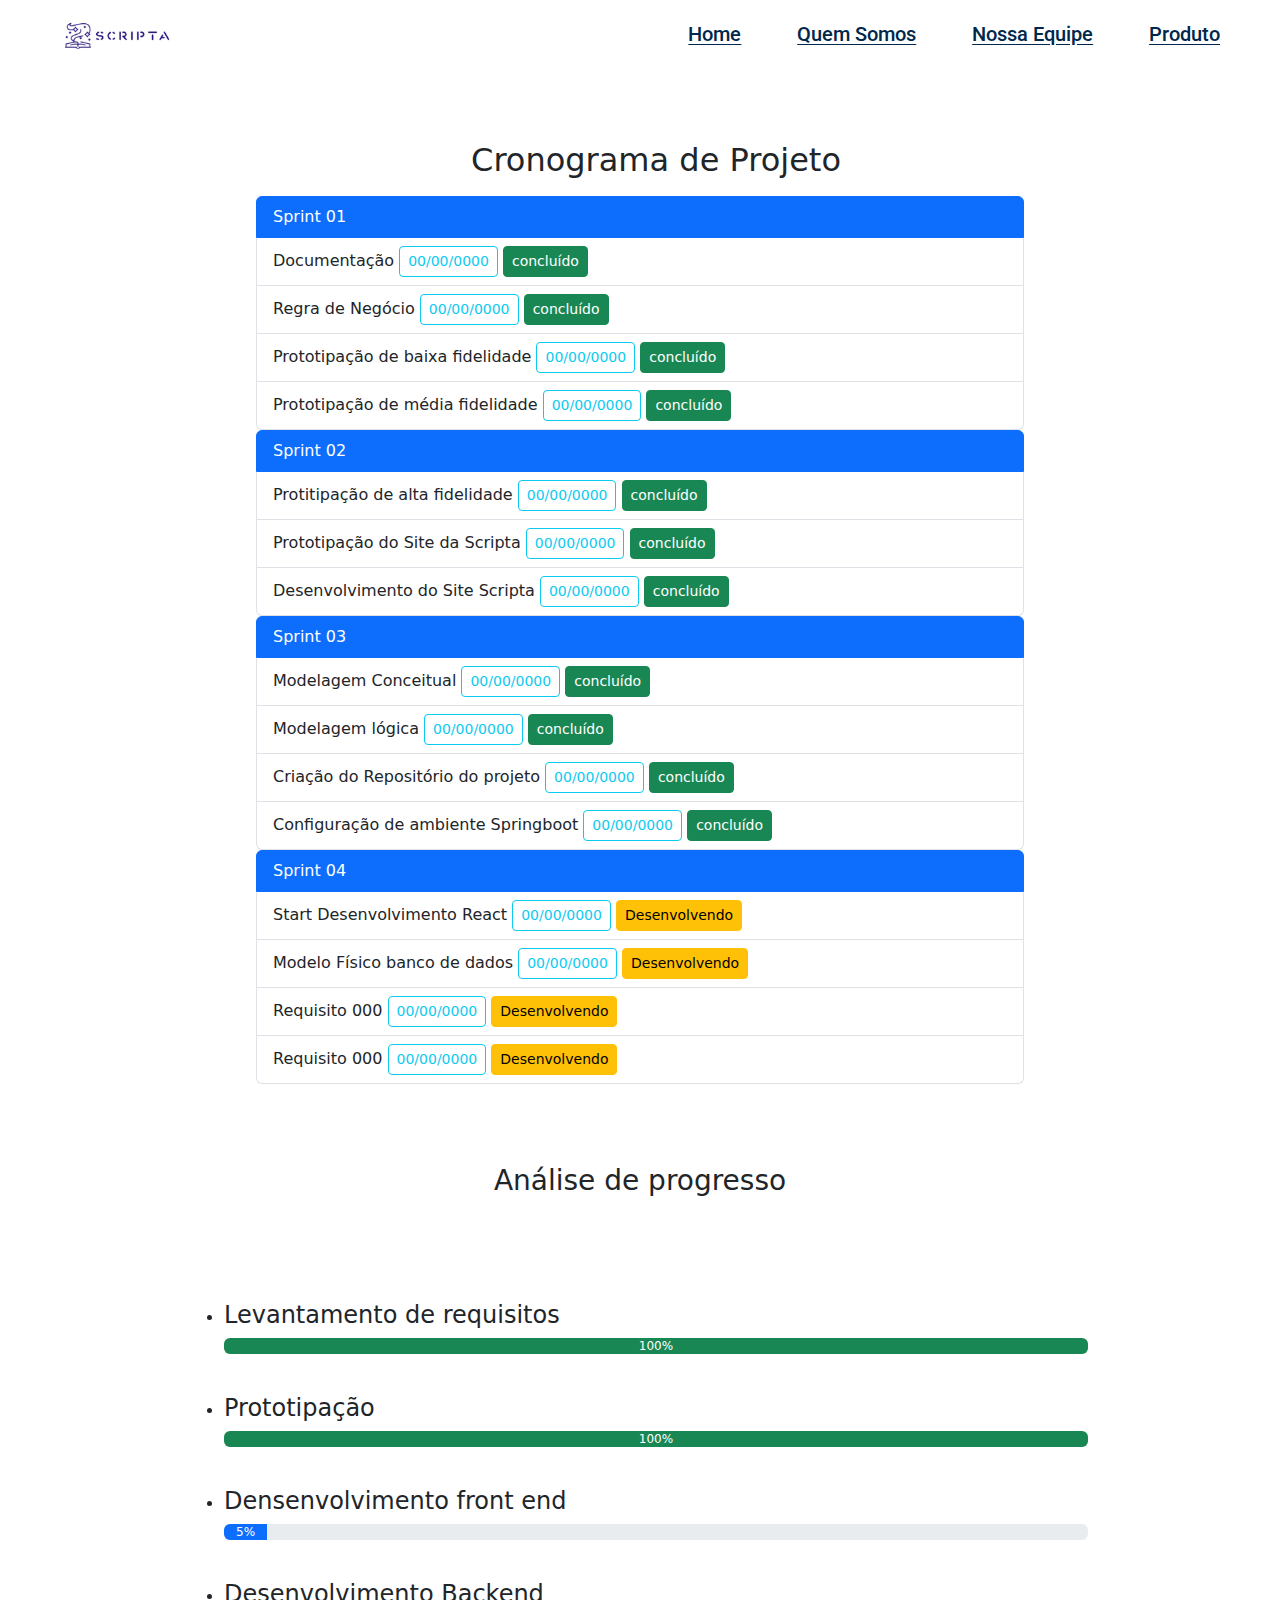
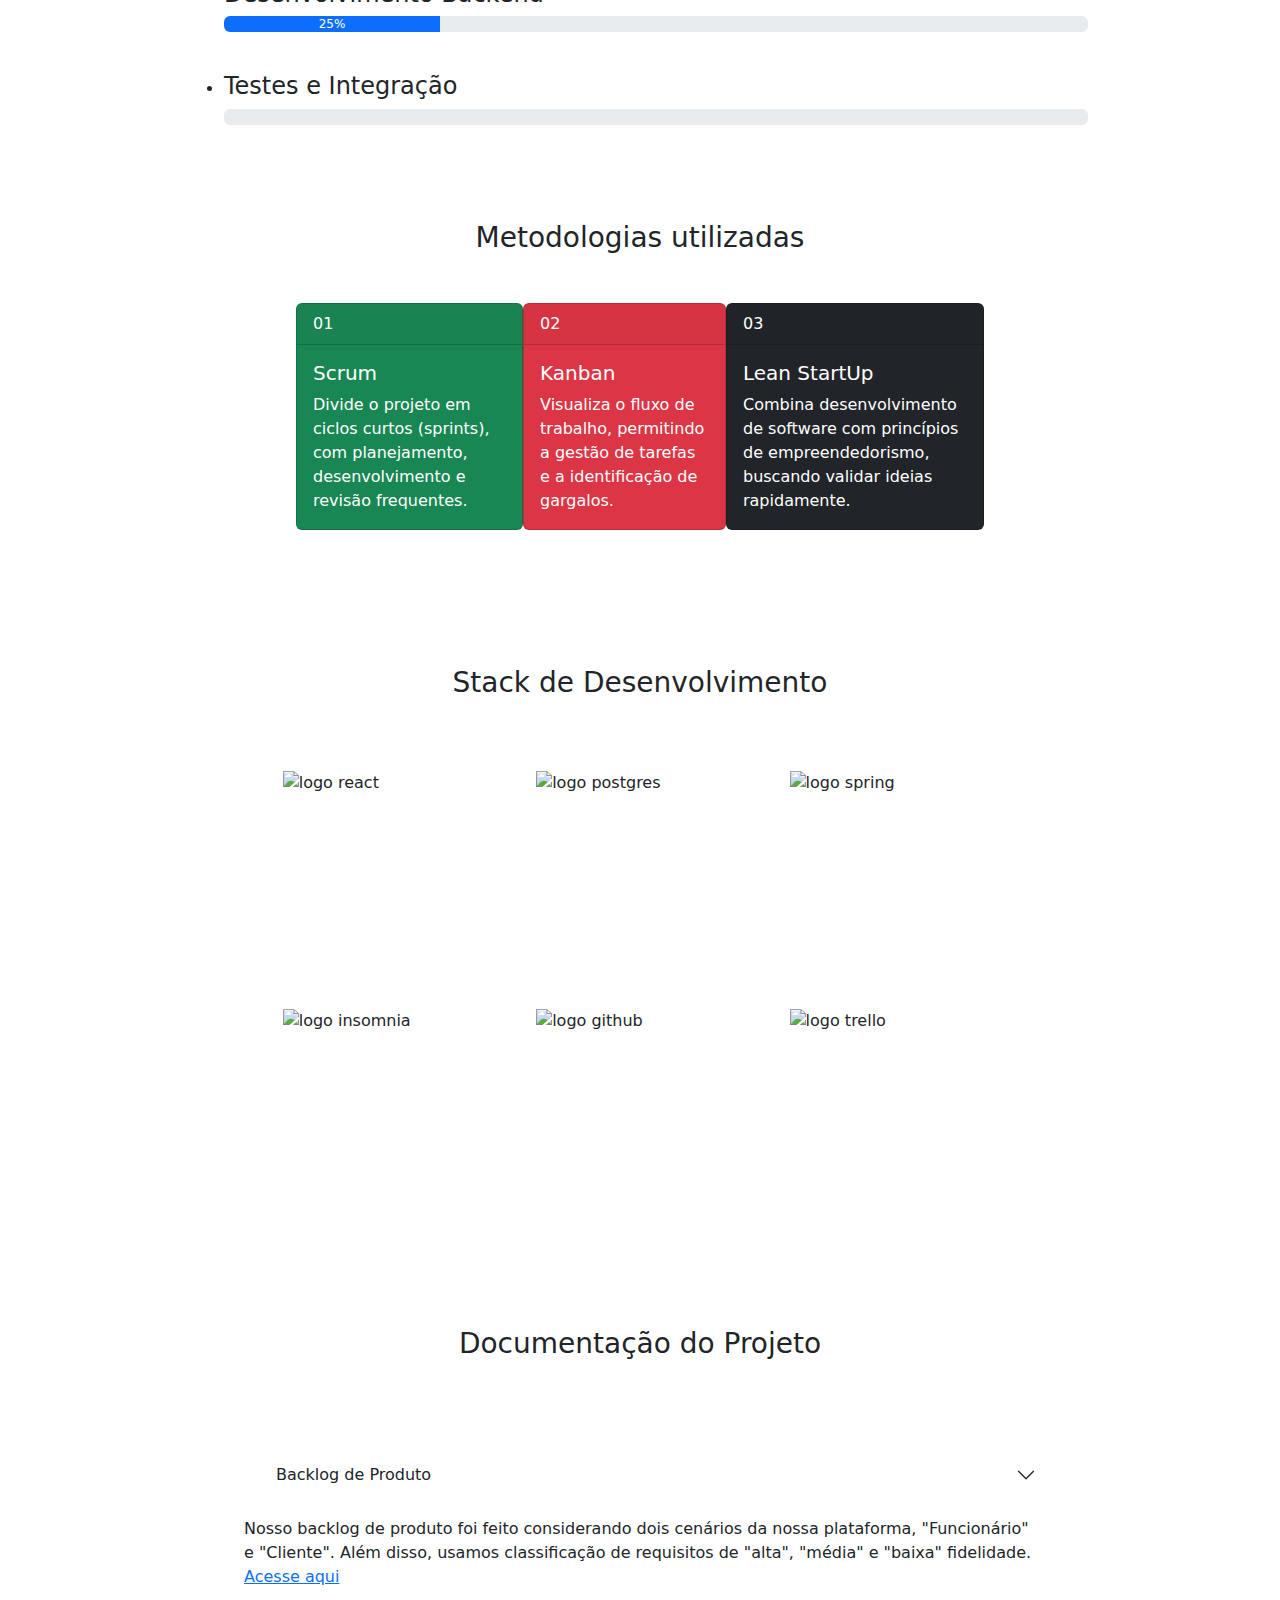
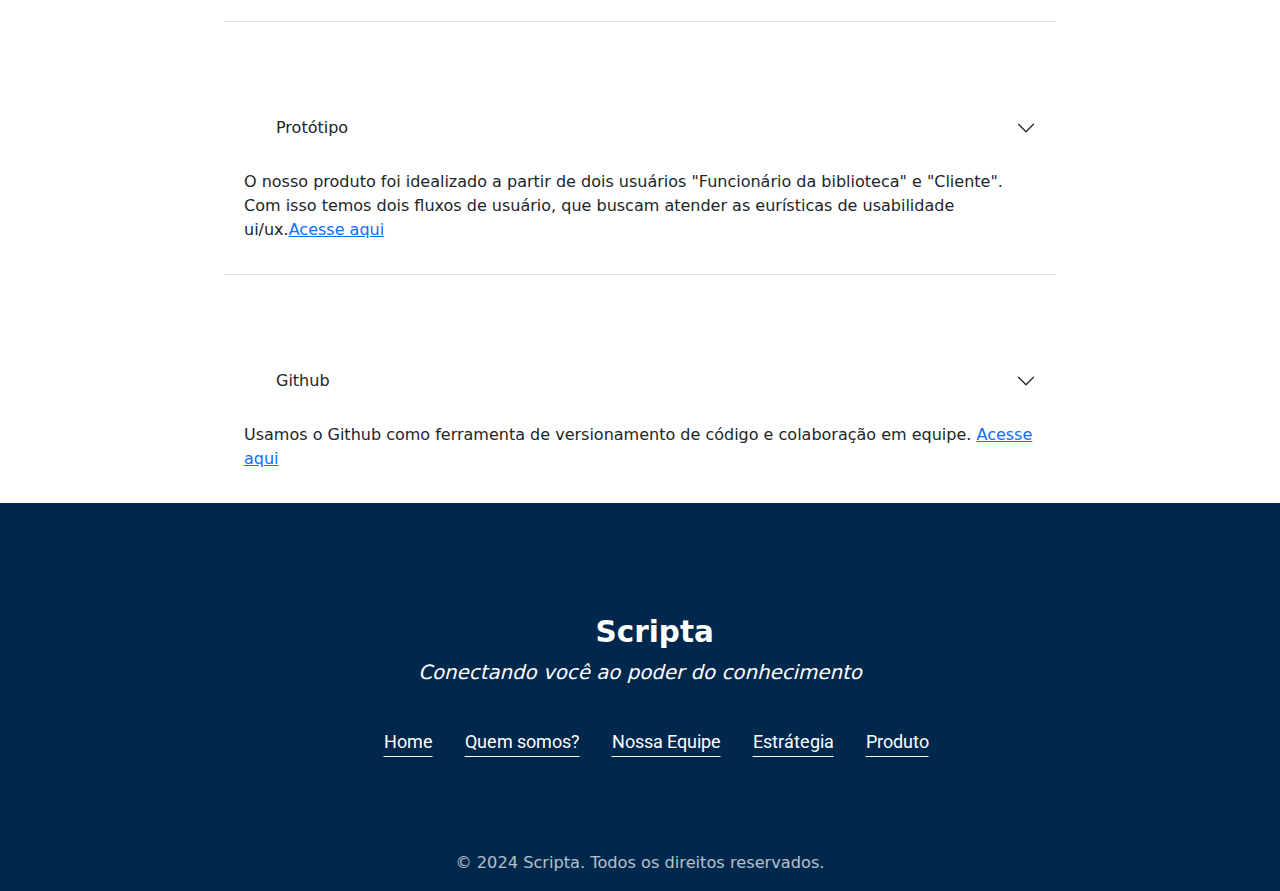
==== pages/estrategia.html @ 7adc8e3e "Definição de conteúdo e estilo da página 'estrategia'" ====
<!DOCTYPE html>
<html lang="pt-br">

<head>
    <meta charset="UTF-8">
    <meta name="viewport" content="width=device-width, initial-scale=1.0">
    <link rel="stylesheet" href="../estilos/style.css" />
    <link href="https://cdn.jsdelivr.net/npm/bootstrap@5.3.3/dist/css/bootstrap.min.css" rel="stylesheet"
        integrity="sha384-QWTKZyjpPEjISv5WaRU9OFeRpok6YctnYmDr5pNlyT2bRjXh0JMhjY6hW+ALEwIH" crossorigin="anonymous">
    <link rel="icon" href="assets/img/iconlogo.svg" type="image/svg+xml">
    <title>Planejamento</title>
</head>

<body>
    <!-- header -->
    <header>
        <div class="logo" id="topo">
            <a href="/index.html"><img src="/assets/img/loog.png" alt=""></a>
        </div>

        <div class="opcoes">

            <a href="/index.html">Home</a>
            <a href="/pages/quemsomos.html">Quem Somos</a>
            <a href="/pages/integrantes.html">Nossa Equipe</a>
            <a href="/pages/produto.html">Produto</a>


        

        </div>
    </header>


    
    <!-- Cronograma -->
    <h2>Cronograma de Projeto</h2>
     <section class="cronograma">
        <!-- sprint 01 -->
         <div class="caixa-sprints">

         
        <ul class="list-group">
            <li class="list-group-item active" aria-current="true">Sprint 01</li>
            <li class="list-group-item">Documentação
                <button type="button" class="btn btn-outline-info btn-sm">00/00/0000</button>
                <button type="button" class="btn btn-success btn-sm">concluído</button>
                
            </li>
            <li class="list-group-item">
                Regra de Negócio
                <button type="button" class="btn btn-outline-info btn-sm">00/00/0000</button>
                <button type="button" class="btn btn-success btn-sm">concluído</button>
            </li>
            <li class="list-group-item">
                Prototipação de baixa fidelidade
                <button type="button" class="btn btn-outline-info btn-sm">00/00/0000</button>
                <button type="button" class="btn btn-success btn-sm">concluído</button>
            </li>
            <li class="list-group-item">
            Prototipação de média fidelidade
            <button type="button" class="btn btn-outline-info btn-sm">00/00/0000</button>
            <button type="button" class="btn btn-success btn-sm">concluído</button>
            </li>
        </ul>

        <!-- sprint 02 -->
        <ul class="list-group">
            <li class="list-group-item active" aria-current="true">Sprint 02</li>
            <li class="list-group-item">
            Protitipação de alta fidelidade
            <button type="button" class="btn btn-outline-info btn-sm">00/00/0000</button>
            <button type="button" class="btn btn-success btn-sm">concluído</button>
            </li>

            <li class="list-group-item">
                Prototipação do Site da Scripta
                <button type="button" class="btn btn-outline-info btn-sm">00/00/0000</button>
                <button type="button" class="btn btn-success btn-sm">concluído</button>
            </li>
            <li class="list-group-item">
                Desenvolvimento do Site Scripta
                <button type="button" class="btn btn-outline-info btn-sm">00/00/0000</button>
                <button type="button" class="btn btn-success btn-sm">concluído</button>
            </li>
            
        </ul>

        <!-- sprint 03 -->
        <ul class="list-group">
            <li class="list-group-item active" aria-current="true">Sprint 03</li>
            <li class="list-group-item">
                Modelagem Conceitual
                <button type="button" class="btn btn-outline-info btn-sm">00/00/0000</button>
                <button type="button" class="btn btn-success btn-sm">concluído</button>
            </li>

            <li class="list-group-item">
                Modelagem lógica
                <button type="button" class="btn btn-outline-info btn-sm">00/00/0000</button>
                <button type="button" class="btn btn-success btn-sm">concluído</button>
            </li>

            <li class="list-group-item">
                Criação do Repositório do projeto
                <button type="button" class="btn btn-outline-info btn-sm">00/00/0000</button>
                <button type="button" class="btn btn-success btn-sm">concluído</button>
            </li>
            <li class="list-group-item">
                Configuração de ambiente Springboot
                <button type="button" class="btn btn-outline-info btn-sm">00/00/0000</button>
                <button type="button" class="btn btn-success btn-sm">concluído</button>
            </li>
        </ul>

        <!-- sprint 04 -->
        <ul class="list-group">
            <li class="list-group-item active" aria-current="true">Sprint 04</li>
            <li class="list-group-item">
                Start Desenvolvimento React
                <button type="button" class="btn btn-outline-info btn-sm">00/00/0000</button>
                <button type="button" class="btn btn-warning btn-sm">Desenvolvendo</button>
            </li>

            <li class="list-group-item">
                Modelo Físico banco de dados
                <button type="button" class="btn btn-outline-info btn-sm">00/00/0000</button>
                <button type="button" class="btn btn-warning btn-sm">Desenvolvendo</button>
            </li>

            <li class="list-group-item">
                Requisito 000
                <button type="button" class="btn btn-outline-info btn-sm">00/00/0000</button>
                <button type="button" class="btn btn-warning btn-sm">Desenvolvendo</button>
            </li>

            <li class="list-group-item">
                Requisito 000
                <button type="button" class="btn btn-outline-info btn-sm">00/00/0000</button>
                <button type="button" class="btn btn-warning btn-sm">Desenvolvendo</button>
            </li>
          </ul>
        </div>
     </section>

     <!-- desempenho -->
      <h3>Análise de progresso</h3>
     <section class="desempenho">
        <div class="caixa-barraprogresso">
            <ul>
                <li>
                    <h4>Levantamento de requisitos</h4>
                    <div class="progress" role="progressbar" aria-label="Example with label" aria-valuenow="25" aria-valuemin="0" aria-valuemax="100">
                        <div class="progress-bar bg-success" style="width: 100%">100%</div>
                    </div>
                </li>
    
                <li>
                    <h4>Prototipação</h4>
                    <div class="progress" role="progressbar" aria-label="Example with label" aria-valuenow="25" aria-valuemin="0" aria-valuemax="100">
                        <div class="progress-bar bg-success" style="width: 100%">100%</div>
                    </div>
                </li>
    
                <li>
                    <h4>Densenvolvimento front end</h4>
                    <div class="progress" role="progressbar" aria-label="Success example" aria-valuenow="25" aria-valuemin="0" aria-valuemax="100">
                        <div class="progress-bar " style="width: 5%">5%</div>
                    </div>
                </li>
    
                <li>
                    <h4>Desenvolvimento Backend</h4>
                    <div class="progress" role="progressbar" aria-label="Example with label" aria-valuenow="25" aria-valuemin="0" aria-valuemax="100">
                        <div class="progress-bar" style="width: 25%">25%</div>
                    </div>
                </li>
    
                <li>
                    <h4>Testes e Integração</h4>
                    <div class="progress" role="progressbar" aria-label="Basic example" aria-valuenow="0" aria-valuemin="0" aria-valuemax="100">
                        <div class="progress-bar" style="width: 0%"></div>
                    </div>
                </li>
            </ul>
        </div>
     </section>

     <!-- metodologias -->
    <h3>Metodologias utilizadas</h3>
     <section class="metodologia">
        <div class="caixa-metodologias">

            <!-- scrum -->
            <div class="card text-bg-success mb-3" style="max-width: 18rem;">
                <div class="card-header">01</div>
                <div class="card-body">
                  <h5 class="card-title">Scrum</h5>
                  <p class="card-text">Divide o projeto em ciclos curtos (sprints), com planejamento, desenvolvimento e revisão frequentes.</p>
                </div>
            </div>

            <!-- xp -->
            <div class="card text-bg-danger mb-3" style="max-width: 18rem;">
                <div class="card-header">02</div>
                <div class="card-body">
                  <h5 class="card-title">Kanban</h5>
                  <p class="card-text">Visualiza o fluxo de trabalho, permitindo a gestão de tarefas e a identificação de gargalos.</p>
                </div>
            </div>

            <!-- Lean  -->
    

            <div class="card text-bg-dark mb-3" style="max-width: 18rem;">
                <div class="card-header">03</div>
                <div class="card-body">
                  <h5 class="card-title">Lean StartUp</h5>
                  <p class="card-text">Combina desenvolvimento de software com princípios de empreendedorismo, buscando validar ideias rapidamente.</p>
                </div>
              </div>

            
        </div>
     </section>

     <!-- stack de desenvolvimento -->
      <h3>Stack de Desenvolvimento</h3>
      <section class="stack">
        <div class="caixa-stack">
            <div class="logo-stack">
                <img src="/assets/img/logo_react.png" alt="logo react">
            </div>
            <div class="logo-stack">
                <img src="/assets/img/logo_postgres.png" alt="logo postgres">
            </div>
            <div class="logo-stack">
                <img src="/assets/img/logo_spring.png" alt="logo spring">
            </div>
            <div class="logo-stack">
                <img src="/assets/img/logo_insomnia.png" alt="logo insomnia">
            </div>
            <div class="logo-stack">
                <img src="/assets/img/logo_giithub.png" alt="logo github">
            </div>
            <div class="logo-stack">
                <img src="/assets/img/logo_trello.png" alt="logo trello">
            </div>
        </div>
      </section>


      <h3>Documentação do Projeto</h3>
      <section class="documentacao">
        <div class="container-documentacao">
            <!-- caixa -->
            <div class="accordion accordion-flush" id="accordionFlushExample">
                <!-- backlog -->
                <div class="accordion-item">
                    <h2 class="accordion-header">
                      <button class="accordion-button collapsed" type="button" data-bs-toggle="collapse" data-bs-target="#flush-collapseOne" aria-expanded="true" aria-controls="flush-collapseOne">
                        Backlog de Produto
                      </button>
                    </h2>
                    <div id="flush-collapseOne" class="accordion-collapse collapse show" data-bs-parent="#accordionFlushExample">
                      <div class="accordion-body"><p>Nosso backlog de produto foi feito considerando dois cenários da nossa plataforma, "Funcionário" e "Cliente". Além disso, usamos classificação de requisitos de "alta", "média" e "baixa" fidelidade. <a href="https://docs.google.com/spreadsheets/d/1csi-Ykg_VNSCPHKqubEA9D4xaXLX-KLKQFd30O_MdCg/edit?usp=sharing">Acesse aqui</a></p>  </div>
                    </div>
                </div>

                <!-- Figma -->
                <div class="accordion-item">
                    <h2 class="accordion-header">
                      <button class="accordion-button collapsed" type="button" data-bs-toggle="collapse" data-bs-target="#flush-collapseTwo" aria-expanded="true" aria-controls="flush-collapseTwo">
                        Protótipo 
                      </button>
                    </h2>
                    <div id="flush-collapseTwo" class="accordion-collapse collapse show" data-bs-parent="#accordionFlushExample">
                      <div class="accordion-body"><p>O nosso produto foi idealizado a partir de dois usuários "Funcionário da biblioteca" e "Cliente". Com isso temos dois fluxos de usuário, que buscam atender as eurísticas de usabilidade ui/ux.<a href="https://www.figma.com/design/7zMobIKnZmJXGi08oV8Jnk/Biblioteca-Inteligente?node-id=0-1&t=lSEkNTUED4mJkcOE-1">Acesse aqui</a></p></div>
                    </div>
                  </div>

                <!-- trello -->
                <div class="accordion-item">
                  <h2 class="accordion-header">
                    <button class="accordion-button collapsed" type="button" data-bs-toggle="collapse" data-bs-target="#collapseThree" aria-expanded="true" aria-controls="collapseThree">
                      Github
                    </button>
                  </h2>
                  <div id="collapseThree" class="accordion-collapse collapse show" data-bs-parent="#accordionExample">
                    <div class="accordion-body">
                      <p>Usamos o Github como ferramenta de versionamento de código e colaboração em equipe. <a href="https://github.com/milisantos/Biblioteca-Inteligente">Acesse aqui</a></p>
                    </div>
                  </div>
                </div>

                
        </div>
      </section>













         <!--footer-->
         <footer>

            <div class="footer-container">
                <div class="logo-section">
                    <h2 class="logo-title">Scripta</h2>
                    <p class="slogan">Conectando você ao poder do conhecimento</p>
                </div>
                <nav class="navigation-links">
                    <ul>
                        <li><a href="/index.html">Home</a></li>
                        <li><a href="/pages/quemsomos.html">Quem somos?</a></li>
                        <li><a href="/pages/integrantes.html">Nossa Equipe</a></li>
                        <li><a href="#topo">Estrátegia</a></li>
                        <li><a href="/pages/produto.html">Produto</a></li>
                    </ul>
                </nav>
                <p class="copyright">&copy; 2024 Scripta. Todos os direitos reservados.</p>
            </div>

        </footer>



        
    <!-- bootstrap -->
    <script src="https://cdn.jsdelivr.net/npm/bootstrap@5.3.3/dist/js/bootstrap.bundle.min.js"
        integrity="sha384-YvpcrYf0tY3lHB60NNkmXc5s9fDVZLESaAA55NDzOxhy9GkcIdslK1eN7N6jIeHz"
        crossorigin="anonymous"></script>
    <script src="https://cdn.jsdelivr.net/npm/@popperjs/core@2.11.8/dist/umd/popper.min.js"
        integrity="sha384-I7E8VVD/ismYTF4hNIPjVp/Zjvgyol6VFvRkX/vR+Vc4jQkC+hVqc2pM8ODewa9r"
        crossorigin="anonymous"></script>
    <script src="https://cdn.jsdelivr.net/npm/bootstrap@5.3.3/dist/js/bootstrap.min.js"
        integrity="sha384-0pUGZvbkm6XF6gxjEnlmuGrJXVbNuzT9qBBavbLwCsOGabYfZo0T0to5eqruptLy"
        crossorigin="anonymous"></script>
</body>

</html>
---- estilos/style.css ----
@import url('header.css');
@import url('banner.css');
@import url('negocio.css');
@import url('empresa.css');
@import url('projeto.css');
@import url('footer.css');


/* pages */
@import url('/estilos/pages/quemsomos.css');
@import url('/estilos/pages/produto.css');
@import url('/estilos/pages/planejemanto.css');
@import url('/estilos/pages/integrantes.css');




/* Fonts */
@import url('https://fonts.googleapis.com/css2?family=Roboto:ital,wght@0,100;0,300;0,400;0,500;0,700;0,900;1,100;1,300;1,400;1,500;1,700;1,900&display=swap');

/* font my */
@import url('https://fonts.googleapis.com/css2?family=Quicksand:wght@300..700&display=swap');
/* font kel */
@import url('https://fonts.googleapis.com/css2?family=Artifika&display=swap');

/* font jason */
@import url('https://fonts.googleapis.com/css2?family=Jost:ital,wght@0,100..900;1,100..900&display=swap');

/* font juan */
@import url('https://fonts.googleapis.com/css2?family=Libre+Baskerville:ital,wght@0,400;0,700;1,400&family=Quicksand:wght@300..700&display=swap');
/* font andre */
@import url('https://fonts.googleapis.com/css2?family=Baloo+Bhaijaan+2:wght@400..800&display=swap');
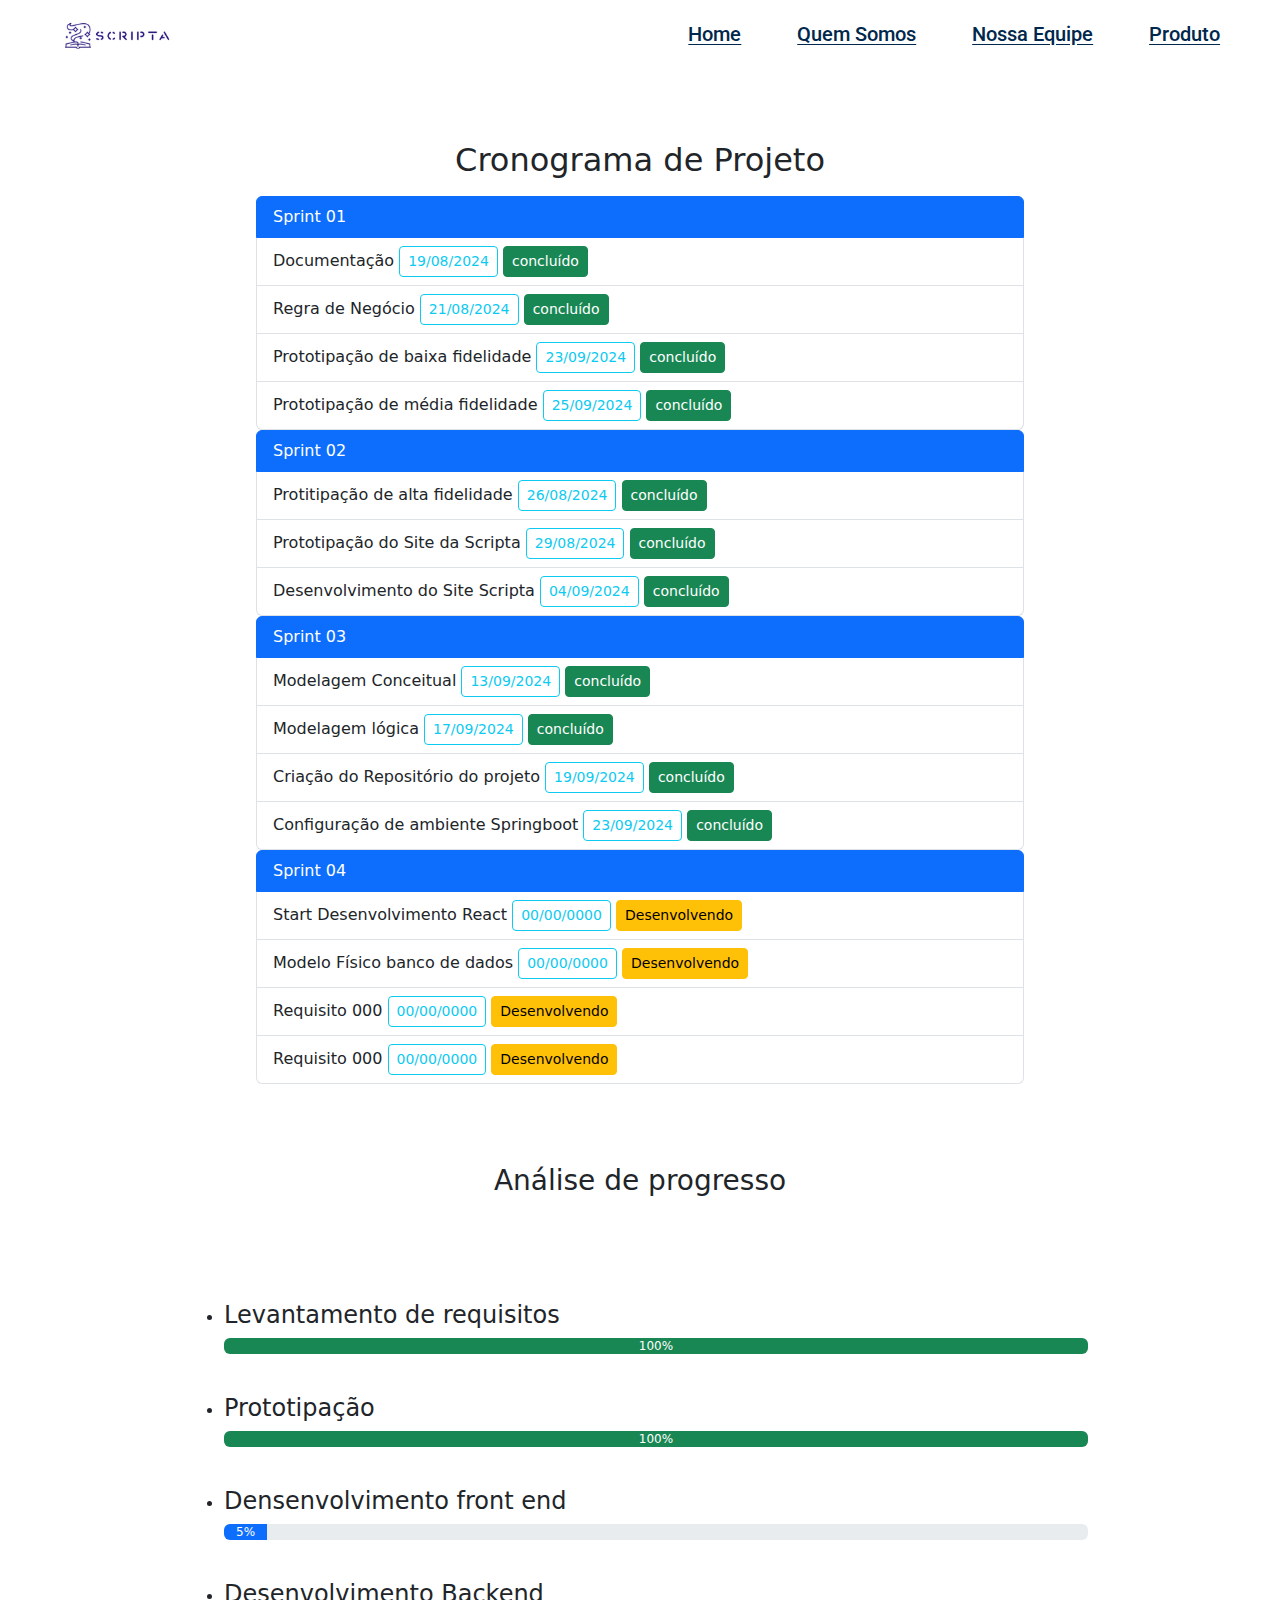
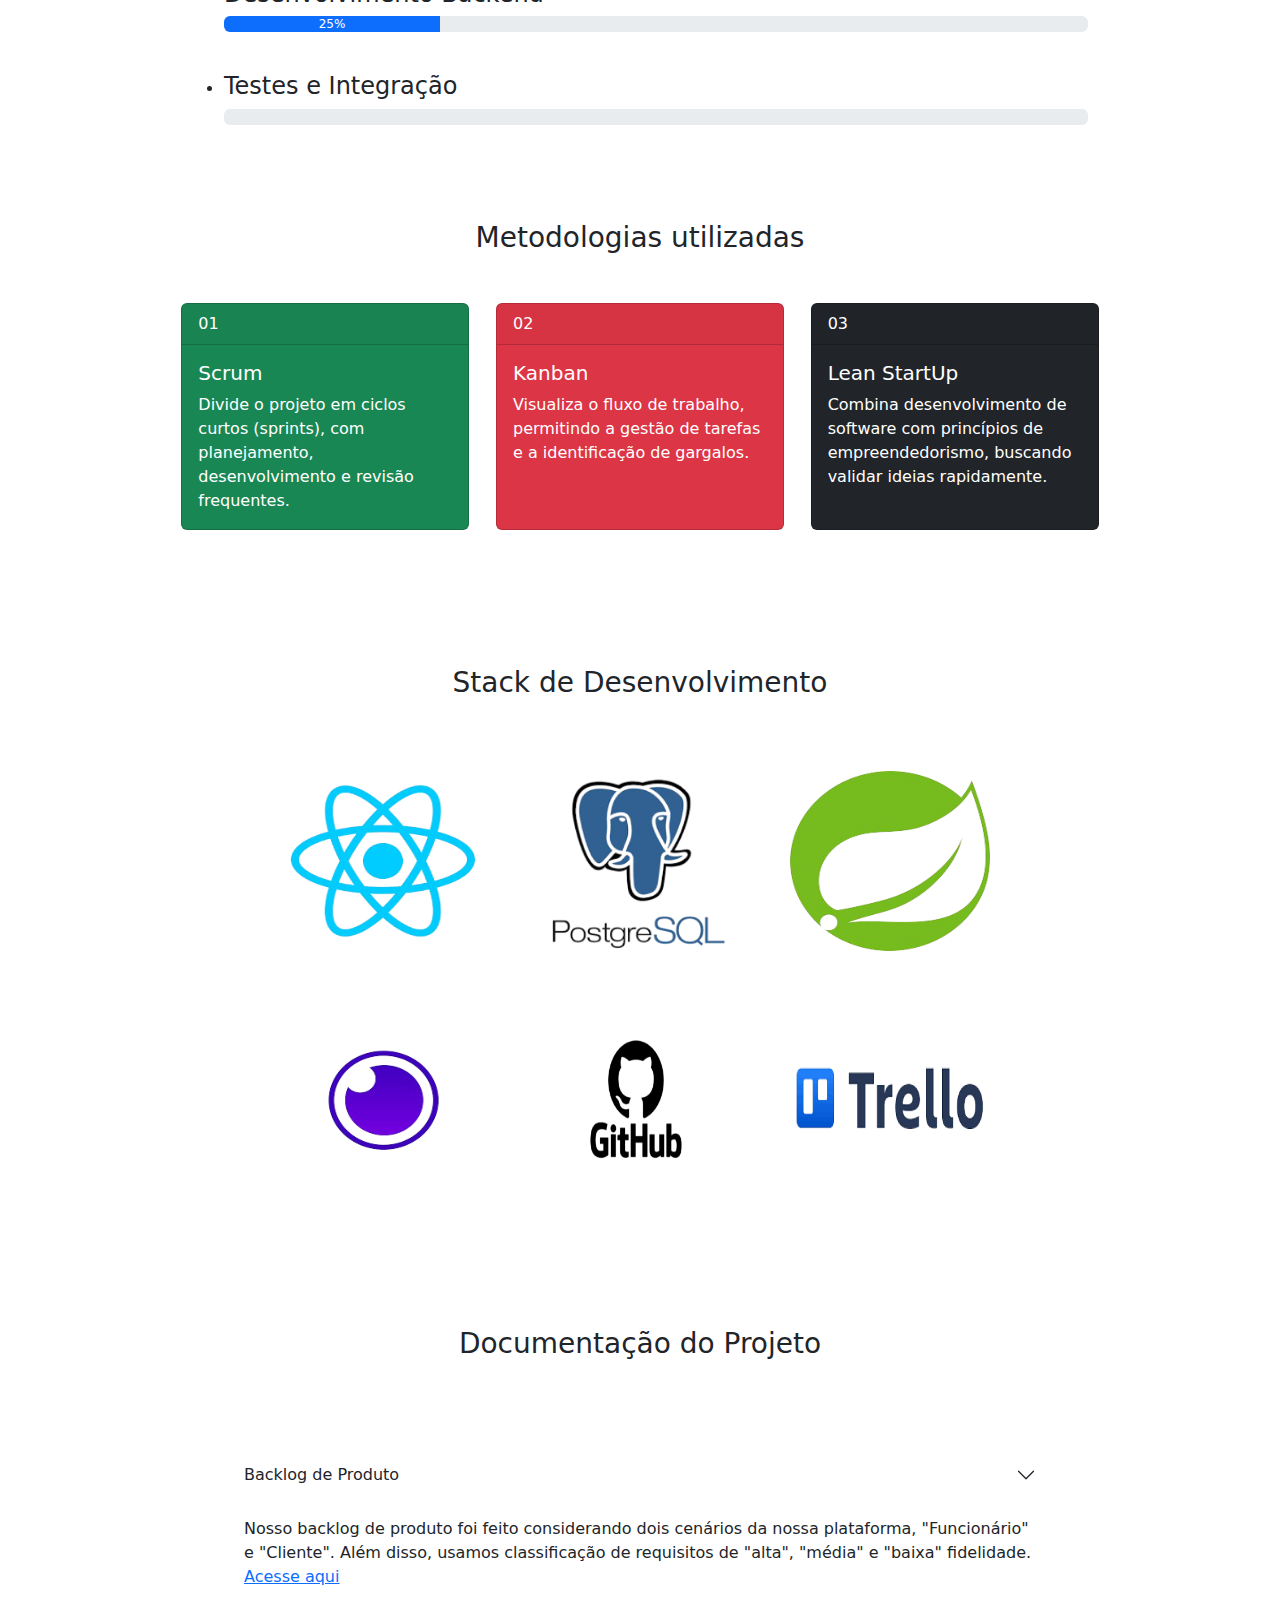
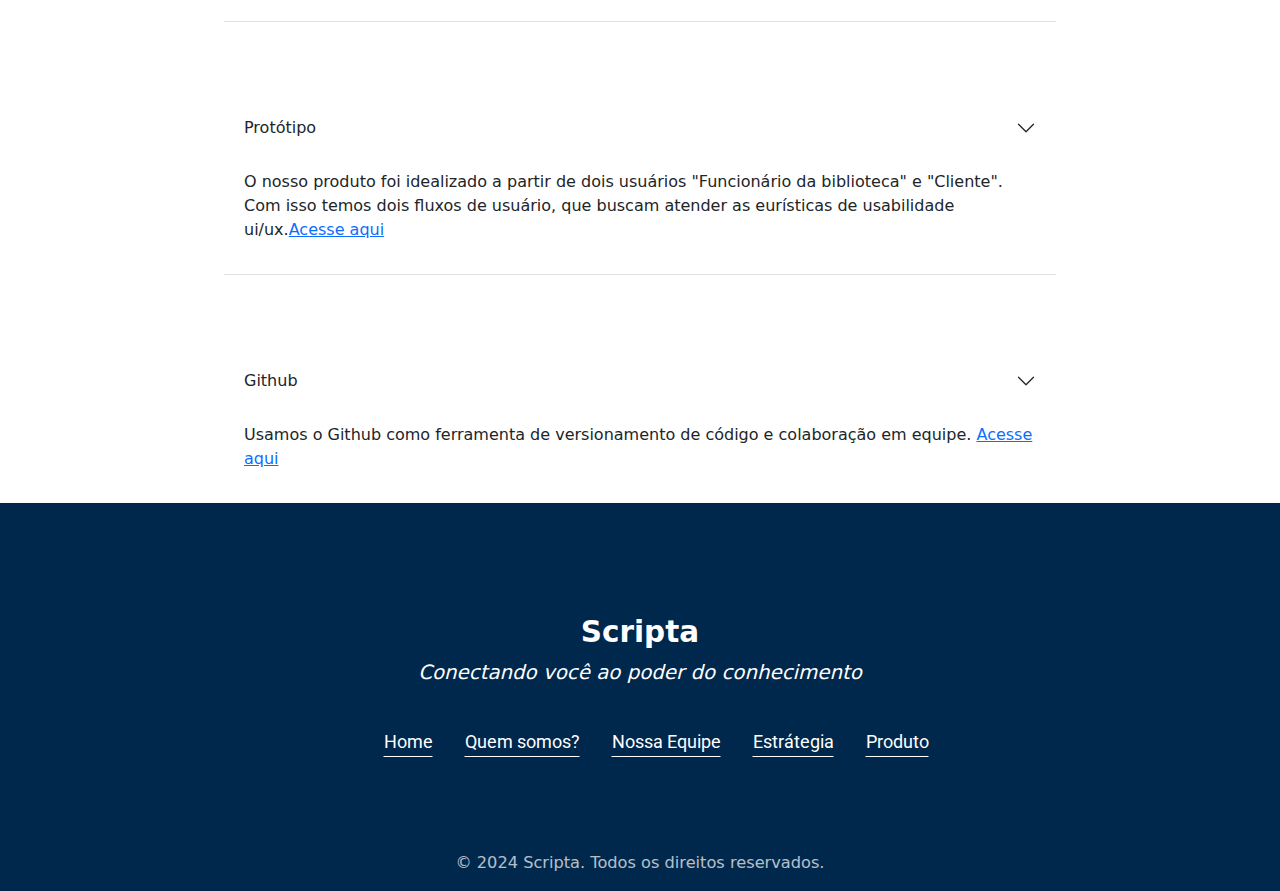
==== commit 1e241596: "responsividade" ====
--- a/pages/estrategia.html
+++ b/pages/estrategia.html
@@ -43,23 +43,23 @@
         <ul class="list-group">
             <li class="list-group-item active" aria-current="true">Sprint 01</li>
             <li class="list-group-item">Documentação
-                <button type="button" class="btn btn-outline-info btn-sm">00/00/0000</button>
+                <button type="button" class="btn btn-outline-info btn-sm">19/08/2024</button>
                 <button type="button" class="btn btn-success btn-sm">concluído</button>
                 
             </li>
             <li class="list-group-item">
                 Regra de Negócio
-                <button type="button" class="btn btn-outline-info btn-sm">00/00/0000</button>
+                <button type="button" class="btn btn-outline-info btn-sm">21/08/2024</button>
                 <button type="button" class="btn btn-success btn-sm">concluído</button>
             </li>
             <li class="list-group-item">
                 Prototipação de baixa fidelidade
-                <button type="button" class="btn btn-outline-info btn-sm">00/00/0000</button>
+                <button type="button" class="btn btn-outline-info btn-sm">23/09/2024</button>
                 <button type="button" class="btn btn-success btn-sm">concluído</button>
             </li>
             <li class="list-group-item">
             Prototipação de média fidelidade
-            <button type="button" class="btn btn-outline-info btn-sm">00/00/0000</button>
+            <button type="button" class="btn btn-outline-info btn-sm">25/09/2024</button>
             <button type="button" class="btn btn-success btn-sm">concluído</button>
             </li>
         </ul>
@@ -69,18 +69,18 @@
             <li class="list-group-item active" aria-current="true">Sprint 02</li>
             <li class="list-group-item">
             Protitipação de alta fidelidade
-            <button type="button" class="btn btn-outline-info btn-sm">00/00/0000</button>
+            <button type="button" class="btn btn-outline-info btn-sm">26/08/2024</button>
             <button type="button" class="btn btn-success btn-sm">concluído</button>
             </li>
 
             <li class="list-group-item">
                 Prototipação do Site da Scripta
-                <button type="button" class="btn btn-outline-info btn-sm">00/00/0000</button>
+                <button type="button" class="btn btn-outline-info btn-sm">29/08/2024</button>
                 <button type="button" class="btn btn-success btn-sm">concluído</button>
             </li>
             <li class="list-group-item">
                 Desenvolvimento do Site Scripta
-                <button type="button" class="btn btn-outline-info btn-sm">00/00/0000</button>
+                <button type="button" class="btn btn-outline-info btn-sm">04/09/2024</button>
                 <button type="button" class="btn btn-success btn-sm">concluído</button>
             </li>
             
@@ -91,24 +91,24 @@
             <li class="list-group-item active" aria-current="true">Sprint 03</li>
             <li class="list-group-item">
                 Modelagem Conceitual
-                <button type="button" class="btn btn-outline-info btn-sm">00/00/0000</button>
+                <button type="button" class="btn btn-outline-info btn-sm">13/09/2024</button>
                 <button type="button" class="btn btn-success btn-sm">concluído</button>
             </li>
 
             <li class="list-group-item">
                 Modelagem lógica
-                <button type="button" class="btn btn-outline-info btn-sm">00/00/0000</button>
+                <button type="button" class="btn btn-outline-info btn-sm">17/09/2024</button>
                 <button type="button" class="btn btn-success btn-sm">concluído</button>
             </li>
 
             <li class="list-group-item">
                 Criação do Repositório do projeto
-                <button type="button" class="btn btn-outline-info btn-sm">00/00/0000</button>
+                <button type="button" class="btn btn-outline-info btn-sm">19/09/2024</button>
                 <button type="button" class="btn btn-success btn-sm">concluído</button>
             </li>
             <li class="list-group-item">
                 Configuração de ambiente Springboot
-                <button type="button" class="btn btn-outline-info btn-sm">00/00/0000</button>
+                <button type="button" class="btn btn-outline-info btn-sm">23/09/2024</button>
                 <button type="button" class="btn btn-success btn-sm">concluído</button>
             </li>
         </ul>
@@ -229,7 +229,7 @@
       <section class="stack">
         <div class="caixa-stack">
             <div class="logo-stack">
-                <img src="/assets/img/logo_react.png" alt="logo react">
+                <img src="/assets/img/logo_react.png"  alt="logo react">
             </div>
             <div class="logo-stack">
                 <img src="/assets/img/logo_postgres.png" alt="logo postgres">
